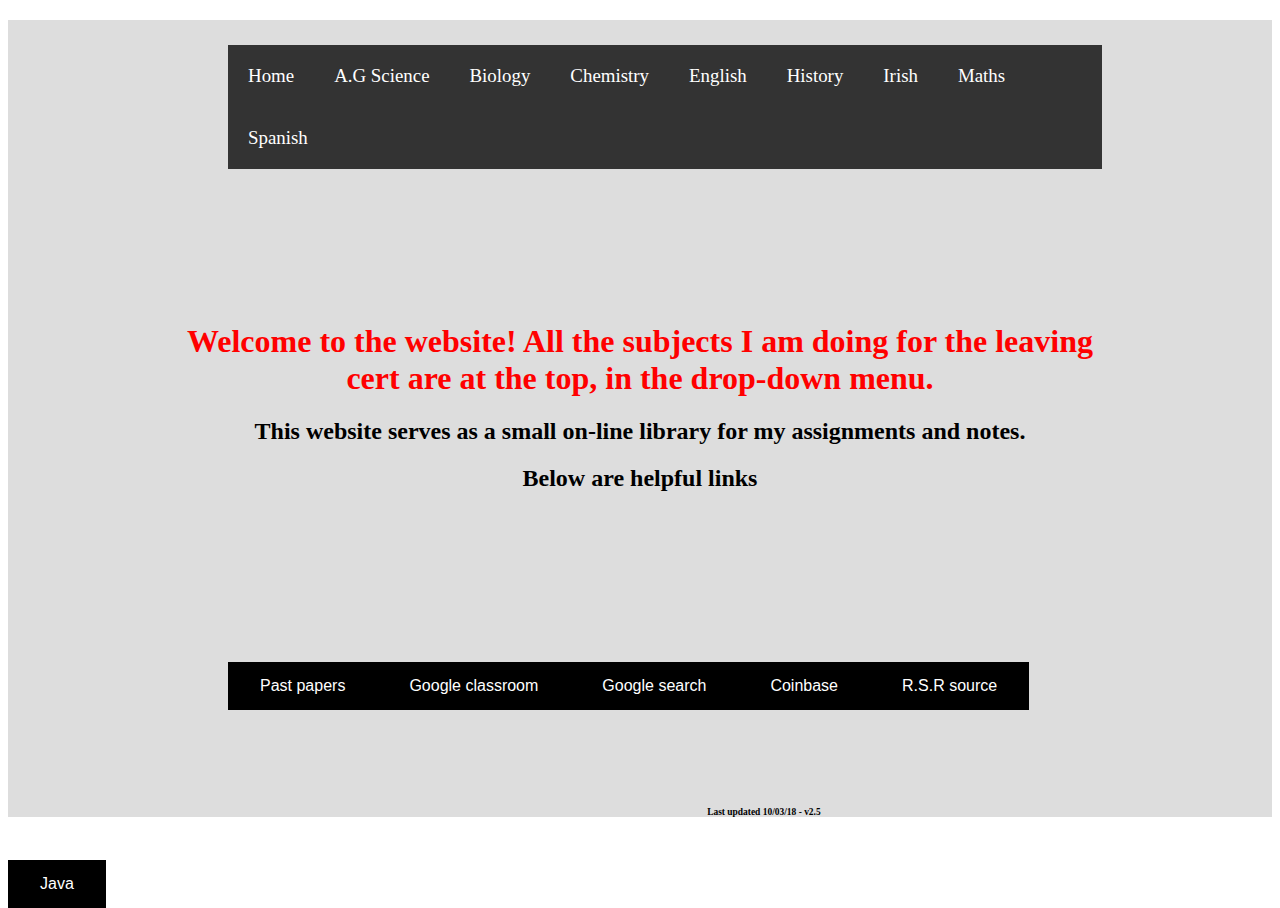
==== index.html @ fa7ce8fe "Add files via upload" ====
<!DOCTYPE HTML>
<html>
<head>
<link rel="stylesheet" href="styles.css">
<title> Jonathan's website homepage</title>
<link rel="shortcut icon" href="[data-uri]" type="image/x-icon">
<link rel="icon" href="[data-uri]" type="image/x-icon">
</head>
<body>
<div class="table">
<ul>
  
  <li><a href="https://jonathanberkeley.github.io">Home</a></li>
  <li><a href="https://jonathanberkeley.github.io/error.html">A.G Science</a></li>
  <li><a href="https://jonathanberkeley.github.io/error.html">Biology</a></li>
  <li><a href="https://jonathanberkeley.github.io/error.html">Chemistry</a></li>
  <li class="dropdown">
    <a href="javascript:void(0)" class="dropbtn">English</a>
    <div class="dropdown-content">
      <a href="/Essay.html">22/01/18 debate essay on GMOs</a>
      <a href="/Essay2.html">24/01/18 Ní Chuileannáin essay</a>
	  <a href="/30-01-18.html">30-01-18 text on board </a>
     
    </div>
  </li>
  <li><a href="https://jonathanberkeley.github.io/error.html">History</a></li>
  <li><a href="https://jonathanberkeley.github.io/error.html">Irish</a></li>
  <li><a href="https://jonathanberkeley.github.io/error.html">Maths</a></li>
  <li><a href="https://jonathanberkeley.github.io/error.html">Spanish</a></li>
  
  
</ul>
</div>
<!-- Using text-align is just inconvenient, sorry.--> 
<center>
<h1 class="header2" align="center">Welcome to the website! All the subjects I am doing for the leaving cert are at the top, in the drop-down menu.</h1>
<h2 class="normal" align="center-left">This website serves as a small on-line library for my assignments and notes.</h2>
<h2 class="normal" align="center-left">Below are helpful links</h2>
<a href="https://www.examinations.ie/exammaterialarchive/" target="_blank"><button class="hub1" type="button">Past papers</button></a>
<a href="https://classroom.google.com/u/0/h" target="_blank"><button class="hub" type="button">Google classroom</button></a>
<a href="https://www.google.ie/" target="_blank"><button class="hub" type="button">Google search</button></a>
<a href="https://www.coinbase.com/" target="_blank"><button class="hub" type="button">Coinbase</button></a>
<a href="http://source.southdublinlibraries.ie/bitstream/10599/4927/2/The%20battle%20of%20Jadotville.pdf" target="_blank"><button class="hub" type="button">R.S.R source</button></a>
<a href="https://classroom.udacity.com/courses/ud282/" target="_blank"><button class="hub2" type="button">Java</button></a>
</center>
<!-- using h class as padding, why not?--> 


<h5 class="fullfill"></h5>
<footer>
<h6 class="tinytext" align="center">Last updated 10/03/18 - v2.5<h6>
</footer>
</body>
</html>
---- styles.css ----
html {
	 background-color: white
}
body {
     background-color: #dddddd; 
     font-family: serif;
     border-bottom: 30px;
}
li {
     font-size: 0.5cm;
}
/* top bar courtesy of w3schools */
ul {
    list-style-type: none;
    margin: 0 auto;
    padding: 0;
    overflow: hidden;
    background-color: #333;
}

li {
    float: left;
}
ul {
  text-align: center;
}
ul {
  display: inline-block;
}
li a, .dropbtn {
    display: inline-block;
    color: white;
    text-align: center;
    padding: 20px 20px;
    text-decoration: none;
}

li a:hover, .dropdown:hover .dropbtn {
    background-color: red;
}

li.dropdown {
    display: inline-block;
}

.dropdown-content {
    display: none;
    position: absolute;
    background-color: #f9f9f9;
    min-width: 160px;
    box-shadow: 0px 8px 16px 0px rgba(0,0,0,0.2);
    z-index: 1;
}

.dropdown-content a {
    color: black;
    padding: 12px 16px;
    text-decoration: none;
    display: block;
    text-align: left;
}

.dropdown-content a:hover {background-color: #f1f1f1}

.dropdown:hover .dropdown-content {
    display: block;
}
/* Container tables */
div.purple {
     background-color: #EBD1EA;
}
div.table {
    border: 60px;
    margin: 20px;
	padding-left: 200px;
	padding-right: 150px;
	padding-top: 25px;
}
/* Lazy padding */
h5.fullfill {
     padding-bottom: 270px;
}

p.bottom1F09 {
     padding-bottom: 1cm;
     font-size: 0.9cm;
	 color: red;
	 font-family: fantasy;
}
h6.bottom2 {
     padding-bottom: 2cm;
}
h6.bottom03 {
     padding-bottom: 0.3cm;
}
h6.top2 {
     padding-top: 2cm; 
}
h6.top05 {
     padding-top: 0.5cm; 
}
h6.top02 {
     padding-top: 0.2cm; 
}
h6.safe {
	 padding-top: 0.000001cm;
}
h6.tinytext {
	 font-size: 0.25cm;
}
/* other fonts */
/* header2 used for front-page */
h1.header2 {
	 margin-top: 150px;
	 margin-left: 160px;
	 margin-right: 160px;
	 font-family: serif;
	 font-size: 0.6;
	 color: red;
}
h2.normal {
	 font-family: serif;
	 font-size: 0.4;
}
h1.header {
     font-size: 0.8cm;
	 color: red;
	 font-family: fantasy;
} 
/* converting to external for Essay.html */
header.essay {
     font-family: fantasy;
	 font-size: 1.65cm;
	 padding-top: 1cm;
	 color: #c22418;
}
h2.essay {
     font-family: helvetica;
	 font-size: 0.5cm;
	 padding-top: 1cm;
	 padding-left: 1cm;
	 padding-right: 1cm;
}
button.essay {
     font-size: 0.5cm;
	 padding-bottom: 0.3cm;
	 padding-top: 0.3cm;
	 padding-left: 0.3cm;
	 padding-right: 0.3cm;
	 color: darkblue;
}
/* I'm using text-align center more now, but I still miss <center> */
button.hub {
	margin-top: 150px;
    background-color: black;
    border: none;
    color: white;
    padding: 15px 32px;
    text-align: center;
    text-decoration: none;
    float: left;
    font-size: 16px;
}
/* hub1 & hub2 being used as float makes the table stick to the margin, this is my workaround */
button.hub1 {
	margin-top: 150px;
	margin-left: 220px;
    background-color: black;
    border: none;
    color: white;
    padding: 15px 32px;
    text-align: center;
    text-decoration: none;
    float: left;
    font-size: 16px;
}
button.hub2 {
	margin-top: 150px;
	margin-right: 150px;
    background-color: black;
    border: none;
    color: white;
    padding: 15px 32px;
    text-align: center;
    text-decoration: none;
    float: left;
    font-size: 16px;
}
/* My first time using the psuedo-class "hover", how exciting */
button.hub:hover {
	background-color: red;
}
button.hub1:hover {
	background-color: red;
}
button.hub2:hover {
	background-color: red;
}






/* Break to make CSS less confusing. */
/* Disabled class for disabling buttons. */
.disabled {
    opacity: 0.6;
    cursor: not-allowed;
}
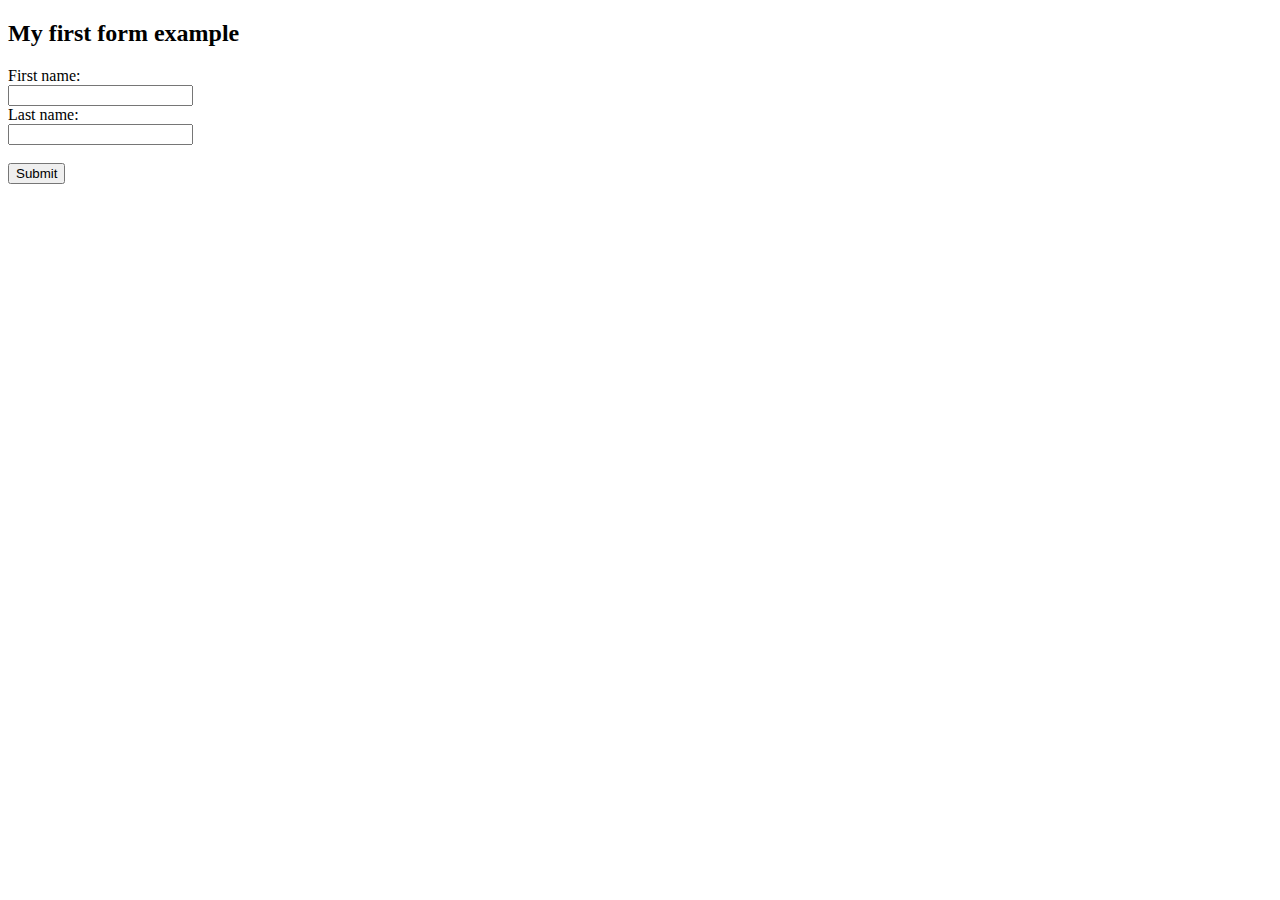
==== commit 073c9edf: "Add files via upload" ====
--- a/index.html
+++ b/index.html
@@ -1,54 +1,25 @@
-<!DOCTYPE HTML>
+<!doctype html>
 <html>
+
 <head>
-<link rel="stylesheet" href="styles.css">
-<title> Jonathan's website homepage</title>
-<link rel="shortcut icon" href="[data-uri]" type="image/x-icon">
-<link rel="icon" href="[data-uri]" type="image/x-icon">
+    <meta charset="utf-8">
+    <title>My third form</title>
 </head>
-<body>
-<div class="table">
-<ul>
-  
-  <li><a href="https://jonathanberkeley.github.io">Home</a></li>
-  <li><a href="https://jonathanberkeley.github.io/error.html">A.G Science</a></li>
-  <li><a href="https://jonathanberkeley.github.io/error.html">Biology</a></li>
-  <li><a href="https://jonathanberkeley.github.io/error.html">Chemistry</a></li>
-  <li class="dropdown">
-    <a href="javascript:void(0)" class="dropbtn">English</a>
-    <div class="dropdown-content">
-      <a href="/Essay.html">22/01/18 debate essay on GMOs</a>
-      <a href="/Essay2.html">24/01/18 Ní Chuileannáin essay</a>
-	  <a href="/30-01-18.html">30-01-18 text on board </a>
-     
-    </div>
-  </li>
-  <li><a href="https://jonathanberkeley.github.io/error.html">History</a></li>
-  <li><a href="https://jonathanberkeley.github.io/error.html">Irish</a></li>
-  <li><a href="https://jonathanberkeley.github.io/error.html">Maths</a></li>
-  <li><a href="https://jonathanberkeley.github.io/error.html">Spanish</a></li>
-  
-  
-</ul>
-</div>
-<!-- Using text-align is just inconvenient, sorry.--> 
-<center>
-<h1 class="header2" align="center">Welcome to the website! All the subjects I am doing for the leaving cert are at the top, in the drop-down menu.</h1>
-<h2 class="normal" align="center-left">This website serves as a small on-line library for my assignments and notes.</h2>
-<h2 class="normal" align="center-left">Below are helpful links</h2>
-<a href="https://www.examinations.ie/exammaterialarchive/" target="_blank"><button class="hub1" type="button">Past papers</button></a>
-<a href="https://classroom.google.com/u/0/h" target="_blank"><button class="hub" type="button">Google classroom</button></a>
-<a href="https://www.google.ie/" target="_blank"><button class="hub" type="button">Google search</button></a>
-<a href="https://www.coinbase.com/" target="_blank"><button class="hub" type="button">Coinbase</button></a>
-<a href="http://source.southdublinlibraries.ie/bitstream/10599/4927/2/The%20battle%20of%20Jadotville.pdf" target="_blank"><button class="hub" type="button">R.S.R source</button></a>
-<a href="https://classroom.udacity.com/courses/ud282/" target="_blank"><button class="hub2" type="button">Java</button></a>
-</center>
-<!-- using h class as padding, why not?--> 
 
+<h2>My first form example</h2>
 
-<h5 class="fullfill"></h5>
-<footer>
-<h6 class="tinytext" align="center">Last updated 10/03/18 - v2.5<h6>
-</footer>
+<form action="form.php" method="post" name="form1">
+    First name:
+    <br>
+    <input type="text" name="firstName" id="firstName">
+    <br> Last name:
+    <br>
+    <input type="text" name="lastName" id="lastName">
+    <br>
+    <br>
+    <input type="submit" value="Submit">
+</form>
+
 </body>
-</html>
+
+</html>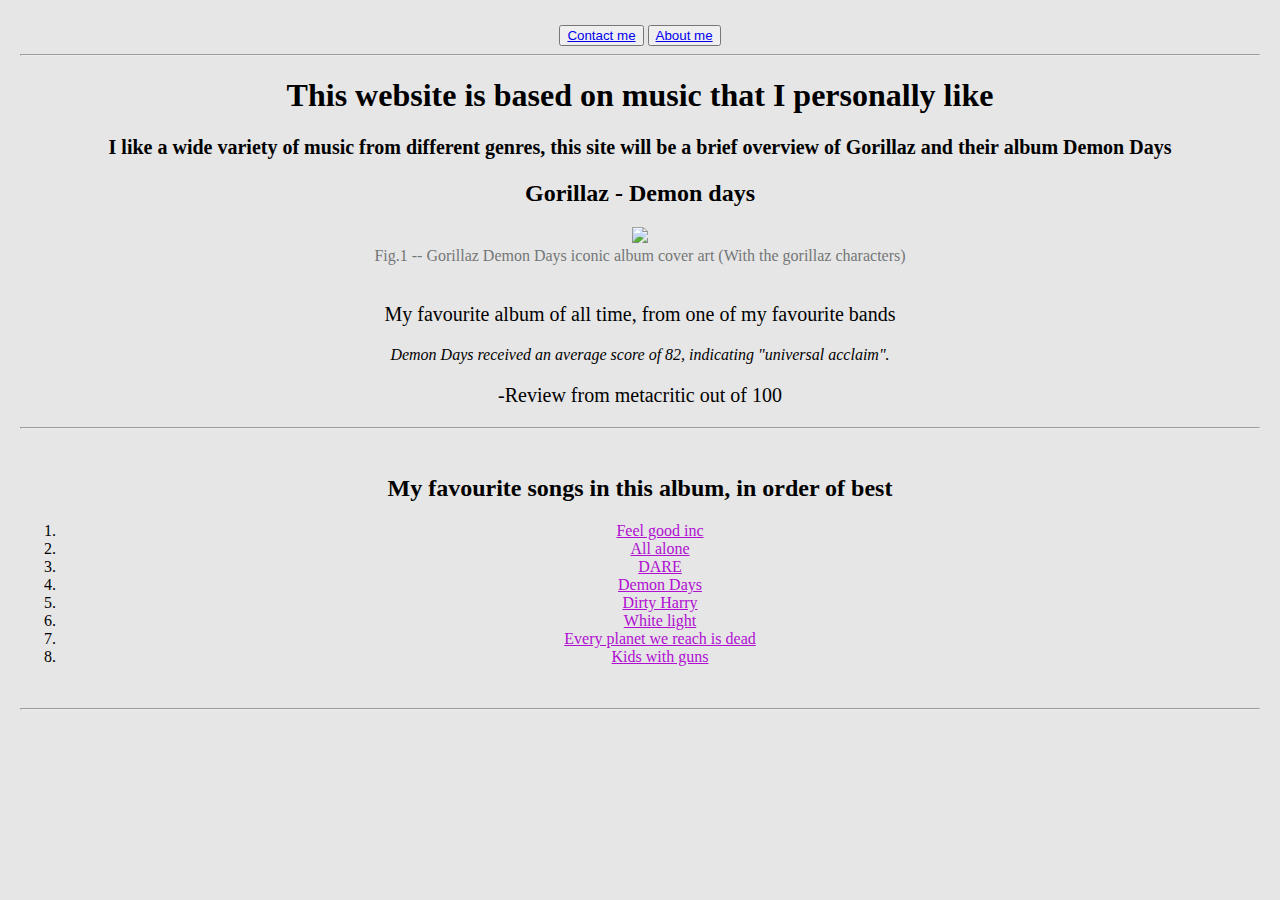
==== commit aa299dd9: "Add files via upload" ====
--- a/index.html
+++ b/index.html
@@ -1,25 +1,78 @@
-<!doctype html>
+<!DOCTYPE html>
 <html>
+<!-- Both tags allow the browser to know that the code is HTML, though they assume it without these tags, it's good practice -->
 
 <head>
+    <!-- The head is the figurative engine of the website -->
     <meta charset="utf-8">
-    <title>My third form</title>
+    <!-- Characters to be used on the website -->
+    <link href="styles.css" rel="stylesheet" type="text/css">
+    <!-- Imports CSS for style -- not needed for this CA but I want to add a very basic format -->
+    <title>
+        CA1.1 Website Homepage
+    </title>
+    <!-- Title tag puts text into the tab at the top of the browser -->
 </head>
+<button> <a href="contact.html"> Contact me </a> </button>
+<button> <a href="about.html"> About me </a> </button>
+<!-- Buttons for a very basic navbar to the other pages-->
 
-<h2>My first form example</h2>
+<body>
+    <hr>
+    <!-- Line break tag, draws a line across the page -->
+    <h1>This website is based on music that I personally like<h1>
+<!-- H# is the header tag, the higher the number the smaller the font -->
 
-<form action="form.php" method="post" name="form1">
-    First name:
-    <br>
-    <input type="text" name="firstName" id="firstName">
-    <br> Last name:
-    <br>
-    <input type="text" name="lastName" id="lastName">
-    <br>
-    <br>
-    <input type="submit" value="Submit">
-</form>
+<p class="p1"> I like a wide variety of music from different genres, this site will be a brief overview of Gorillaz and their album Demon Days</p>
+<!-- P is the paragraph tag. Class is used for the CSS -->
+<h2> Gorillaz - Demon days</h2>
+
+<img src="file:///N:/Web%20design/CA1.1/images/gorillaz.jpg">
+     <figcaption> Fig.1 -- Gorillaz Demon Days iconic album cover art (With the gorillaz characters)</figcaption>
+     <!--Figcaption allows me to put a line of text under an item, to explain what it is, handy for explaining images -->
+<br>
+<p class="p1"> My favourite album of all time, from one of my favourite bands </p>
+<cite> Demon Days received an average score of 82, indicating "universal acclaim". </cite> 
+<!-- Cite is used for citations, it italicizes the text as well.-->
+<blockquote cite="https://en.wikipedia.org/wiki/Demon_Days#Reception"> <p class="p1">   -Review from metacritic out of 100  </p> </blockquote>
+<!-- Blockquote tag to cite the source of the quote -->
+<hr>
+<br>
+<!-- Break tag, doesn't need closing-->
+<h2> My favourite songs in this album, in order of best </h2>
+<table> 
+<!-- Puts the following into a table -->
+<ol>
+<li>
+<a href="https://www.youtube.com/watch?v=HyHNuVaZJ-k" class="listlinks" target="_blank"> Feel good inc </a>
+<!-- a href tag is used for links, and target="_blank" makes it open in a new tab -->
+</li>
+<li>
+<a href="https://www.youtube.com/watch?v=zT6OeBeWT8g" class="listlinks" target="_blank">All alone</a>
+</li>
+<li>
+<a href="https://www.youtube.com/watch?v=uAOR6ib95kQ" class="listlinks" target="_blank">DARE</a>
+</li>
+<li>
+<a href="https://www.youtube.com/watch?v=LTJjQj6PkrY" class="listlinks" target="_blank">Demon Days</a>
+</li>
+<li>
+<a href="https://www.youtube.com/watch?v=cLnkQAeMbIM" class="listlinks" target="_blank">Dirty Harry</a>
+</li>
+<li>
+<a href="https://www.youtube.com/watch?v=SJ-S968G7Jc" class="listlinks" target="_blank">White light</a>
+</li>
+<li>
+<a href="https://www.youtube.com/watch?v=6LDEm8mC-Nw" class="listlinks" target="_blank">Every planet we reach is dead</a>
+</li>
+<li>
+<a href="https://www.youtube.com/watch?v=VCkFSe3voRc" class="listlinks" target="_blank">Kids with guns</a>
+</li>
+</ol>
+</table>
+<!-- Table with ordered list (ol) and list items (li) -->
+<br>
+<hr>
 
 </body>
-
 </html>--- a/styles.css
+++ b/styles.css
@@ -0,0 +1,27 @@
+body {
+	background-color:  #e6e6e6;
+    margin-left: 20px;     
+    margin-right: 20px;
+	margin-top: 25px;
+	margin-bottom: 25px;
+	text-align: center;
+}
+.p1 {
+	font-size: 20px;
+}
+figcaption {
+	color: #737677;
+}
+a.listlinks:hover {
+	
+}
+a.listlinks:link {
+	 color: #b00ed1;
+}
+a.listlinks:visited {
+	 color: #0c2faf;
+     	
+}
+a.listlinks:active {
+	 color: red;
+}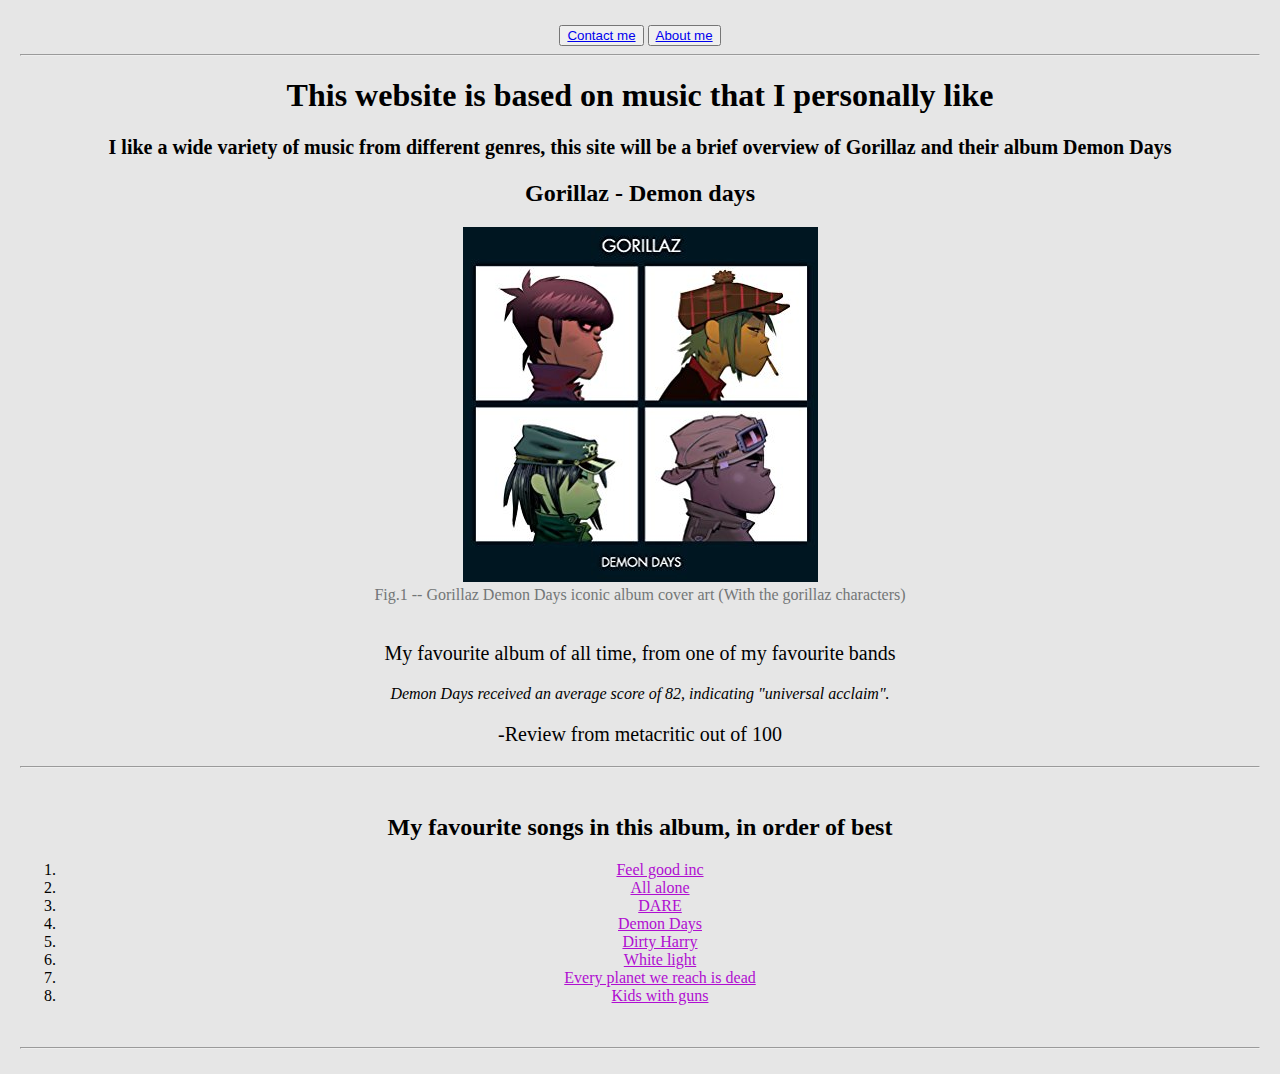
==== commit 4ce4f7b4: "Update index.html" ====
--- a/index.html
+++ b/index.html
@@ -27,7 +27,7 @@
 <!-- P is the paragraph tag. Class is used for the CSS -->
 <h2> Gorillaz - Demon days</h2>
 
-<img src="file:///N:/Web%20design/CA1.1/images/gorillaz.jpg">
+<img src="https://jonathanberkeley.github.io/images/gorillaz.jpg">
      <figcaption> Fig.1 -- Gorillaz Demon Days iconic album cover art (With the gorillaz characters)</figcaption>
      <!--Figcaption allows me to put a line of text under an item, to explain what it is, handy for explaining images -->
 <br>
@@ -75,4 +75,4 @@
 <hr>
 
 </body>
-</html>+</html>
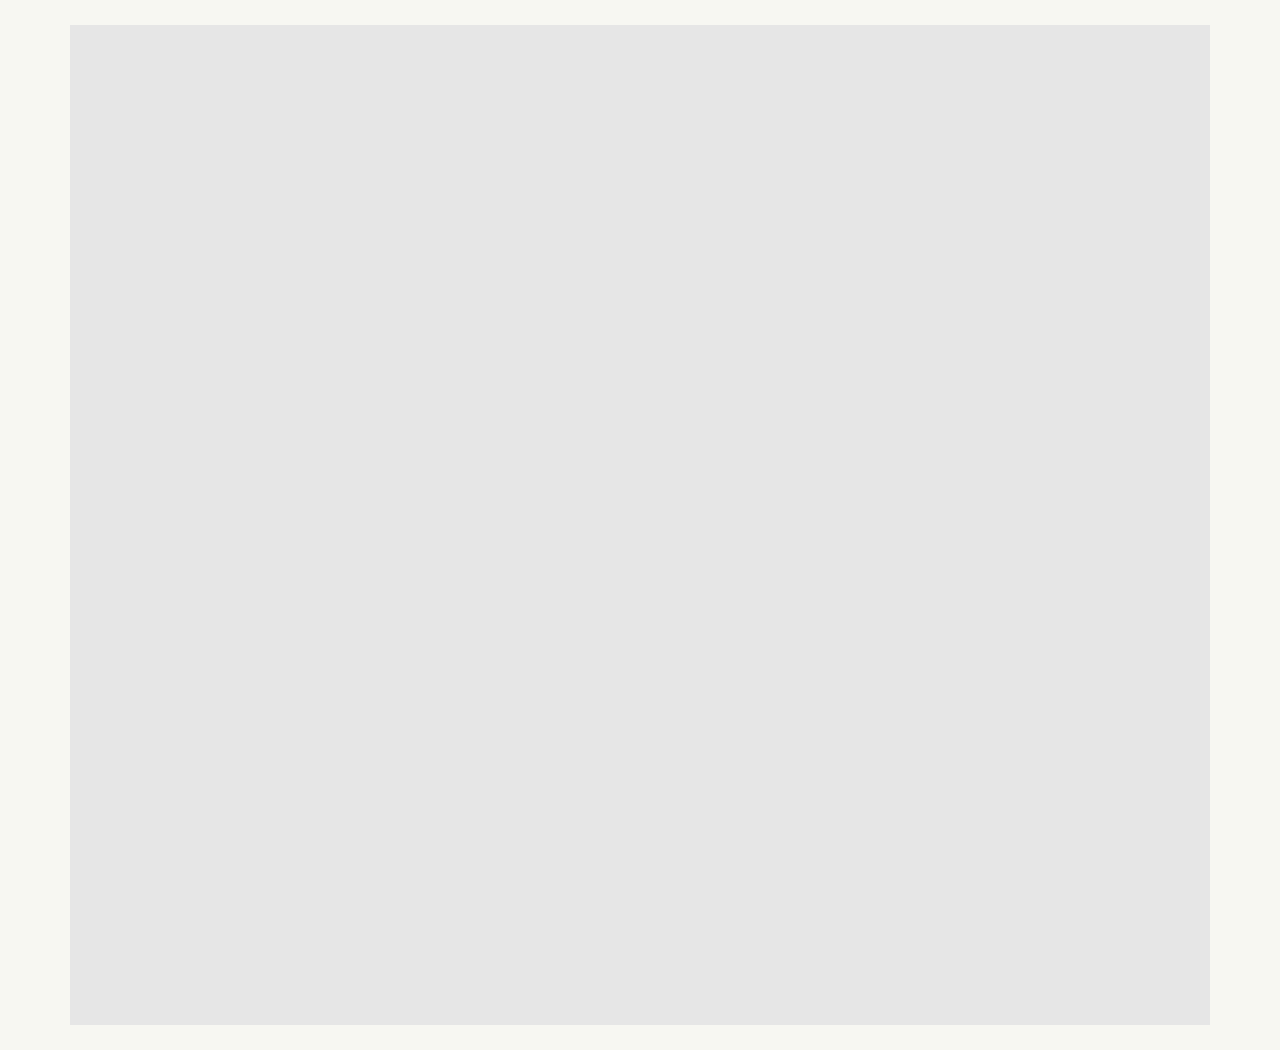
==== commit 1fc16374: "Add files via upload" ====
--- a/index.html
+++ b/index.html
@@ -1,78 +1,11 @@
-<!DOCTYPE html>
 <html>
-<!-- Both tags allow the browser to know that the code is HTML, though they assume it without these tags, it's good practice -->
-
 <head>
-    <!-- The head is the figurative engine of the website -->
-    <meta charset="utf-8">
-    <!-- Characters to be used on the website -->
-    <link href="styles.css" rel="stylesheet" type="text/css">
-    <!-- Imports CSS for style -- not needed for this CA but I want to add a very basic format -->
-    <title>
-        CA1.1 Website Homepage
-    </title>
-    <!-- Title tag puts text into the tab at the top of the browser -->
+	<link href="styles.css" rel="stylesheet" type="text/css">
+	<link href="grid.css" rel="stylesheet" type="text/css">
 </head>
-<button> <a href="contact.html"> Contact me </a> </button>
-<button> <a href="about.html"> About me </a> </button>
-<!-- Buttons for a very basic navbar to the other pages-->
-
 <body>
-    <hr>
-    <!-- Line break tag, draws a line across the page -->
-    <h1>This website is based on music that I personally like<h1>
-<!-- H# is the header tag, the higher the number the smaller the font -->
-
-<p class="p1"> I like a wide variety of music from different genres, this site will be a brief overview of Gorillaz and their album Demon Days</p>
-<!-- P is the paragraph tag. Class is used for the CSS -->
-<h2> Gorillaz - Demon days</h2>
-
-<img src="https://jonathanberkeley.github.io/images/gorillaz.jpg">
-     <figcaption> Fig.1 -- Gorillaz Demon Days iconic album cover art (With the gorillaz characters)</figcaption>
-     <!--Figcaption allows me to put a line of text under an item, to explain what it is, handy for explaining images -->
-<br>
-<p class="p1"> My favourite album of all time, from one of my favourite bands </p>
-<cite> Demon Days received an average score of 82, indicating "universal acclaim". </cite> 
-<!-- Cite is used for citations, it italicizes the text as well.-->
-<blockquote cite="https://en.wikipedia.org/wiki/Demon_Days#Reception"> <p class="p1">   -Review from metacritic out of 100  </p> </blockquote>
-<!-- Blockquote tag to cite the source of the quote -->
-<hr>
-<br>
-<!-- Break tag, doesn't need closing-->
-<h2> My favourite songs in this album, in order of best </h2>
-<table> 
-<!-- Puts the following into a table -->
-<ol>
-<li>
-<a href="https://www.youtube.com/watch?v=HyHNuVaZJ-k" class="listlinks" target="_blank"> Feel good inc </a>
-<!-- a href tag is used for links, and target="_blank" makes it open in a new tab -->
-</li>
-<li>
-<a href="https://www.youtube.com/watch?v=zT6OeBeWT8g" class="listlinks" target="_blank">All alone</a>
-</li>
-<li>
-<a href="https://www.youtube.com/watch?v=uAOR6ib95kQ" class="listlinks" target="_blank">DARE</a>
-</li>
-<li>
-<a href="https://www.youtube.com/watch?v=LTJjQj6PkrY" class="listlinks" target="_blank">Demon Days</a>
-</li>
-<li>
-<a href="https://www.youtube.com/watch?v=cLnkQAeMbIM" class="listlinks" target="_blank">Dirty Harry</a>
-</li>
-<li>
-<a href="https://www.youtube.com/watch?v=SJ-S968G7Jc" class="listlinks" target="_blank">White light</a>
-</li>
-<li>
-<a href="https://www.youtube.com/watch?v=6LDEm8mC-Nw" class="listlinks" target="_blank">Every planet we reach is dead</a>
-</li>
-<li>
-<a href="https://www.youtube.com/watch?v=VCkFSe3voRc" class="listlinks" target="_blank">Kids with guns</a>
-</li>
-</ol>
-</table>
-<!-- Table with ordered list (ol) and list items (li) -->
-<br>
-<hr>
-
+	<div class="container container1">
+		<div class="exp"> </div>
+	</div>
 </body>
-</html>
+</html>--- a/styles.css
+++ b/styles.css
@@ -1,9 +1,12 @@
 body {
-	background-color:  #e6e6e6;
+	background-color: #f7f7f2;
     margin-left: 20px;     
     margin-right: 20px;
 	margin-top: 25px;
 	margin-bottom: 25px;
+	text-align: left;
+}
+navbutons{
 	text-align: center;
 }
 .p1 {
@@ -24,4 +27,10 @@
 }
 a.listlinks:active {
 	 color: red;
+}
+.container1 {
+	background-color: #e6e6e6;
+}
+.exp{
+	height: 1000px;
 }--- a/grid.css
+++ b/grid.css
@@ -0,0 +1,119 @@
+/*To reference the class - it must be preceded by a dot, point, period*/
+.container{
+    width:1140px;
+    overflow: hidden;
+    margin:auto;
+}
+/*Margin auto makes the left and right side margin the same*/
+.one{
+    width:65px;
+    float:left;
+    margin-left:15px;
+    margin-right:15px;
+}
+.two{
+    width:160px;
+    float:left;
+    margin-left:15px;
+    margin-right:15px;
+}
+
+.three{
+    width:255px;
+    float:left;
+    margin-left:15px;
+    margin-right:15px;
+}
+
+.four{
+    width:350px;
+    float:left;
+    margin-left:15px;
+    margin-right:15px;
+}
+
+.five{
+    width:445px;
+    float:left;
+    margin-left:15px;
+    margin-right:15px;
+}
+
+.six{
+    width:540px;
+    float:left;
+    margin-left:15px;
+    margin-right:15px;
+}
+
+.seven{
+    width:635px;
+    float:left;
+    margin-left:15px;
+    margin-right:15px;
+}
+
+.eight{
+    width:730px;
+    float:left;
+    margin-left:15px;
+    margin-right:15px;
+}
+
+.nine{
+    width:825px;
+    float:left;
+    margin-left:15px;
+    margin-right:15px;
+}
+
+.ten{
+    width:920px;
+    float:left;
+    margin-left:15px;
+    margin-right:15px;
+}
+.eleven{
+    width:1015px;
+    float:left;
+    margin-left:15px;
+    margin-right:15px;
+}
+
+.twelve{
+    width:1110px;
+    float:left;
+    margin-left:15px;
+    margin-right:15px;
+}
+
+.alpha{
+    margin-left:0px;
+}
+
+.omega{
+    margin-right:0px;
+}
+
+/*clearfix
+http://sonspring.com/journal/clearing-floats*/
+
+.clear{
+    clear:both;
+    display:block;
+    overflow:hidden;
+    visibility:hidden;
+    width:0;
+    height:0;
+}
+
+
+
+
+
+
+
+
+
+
+
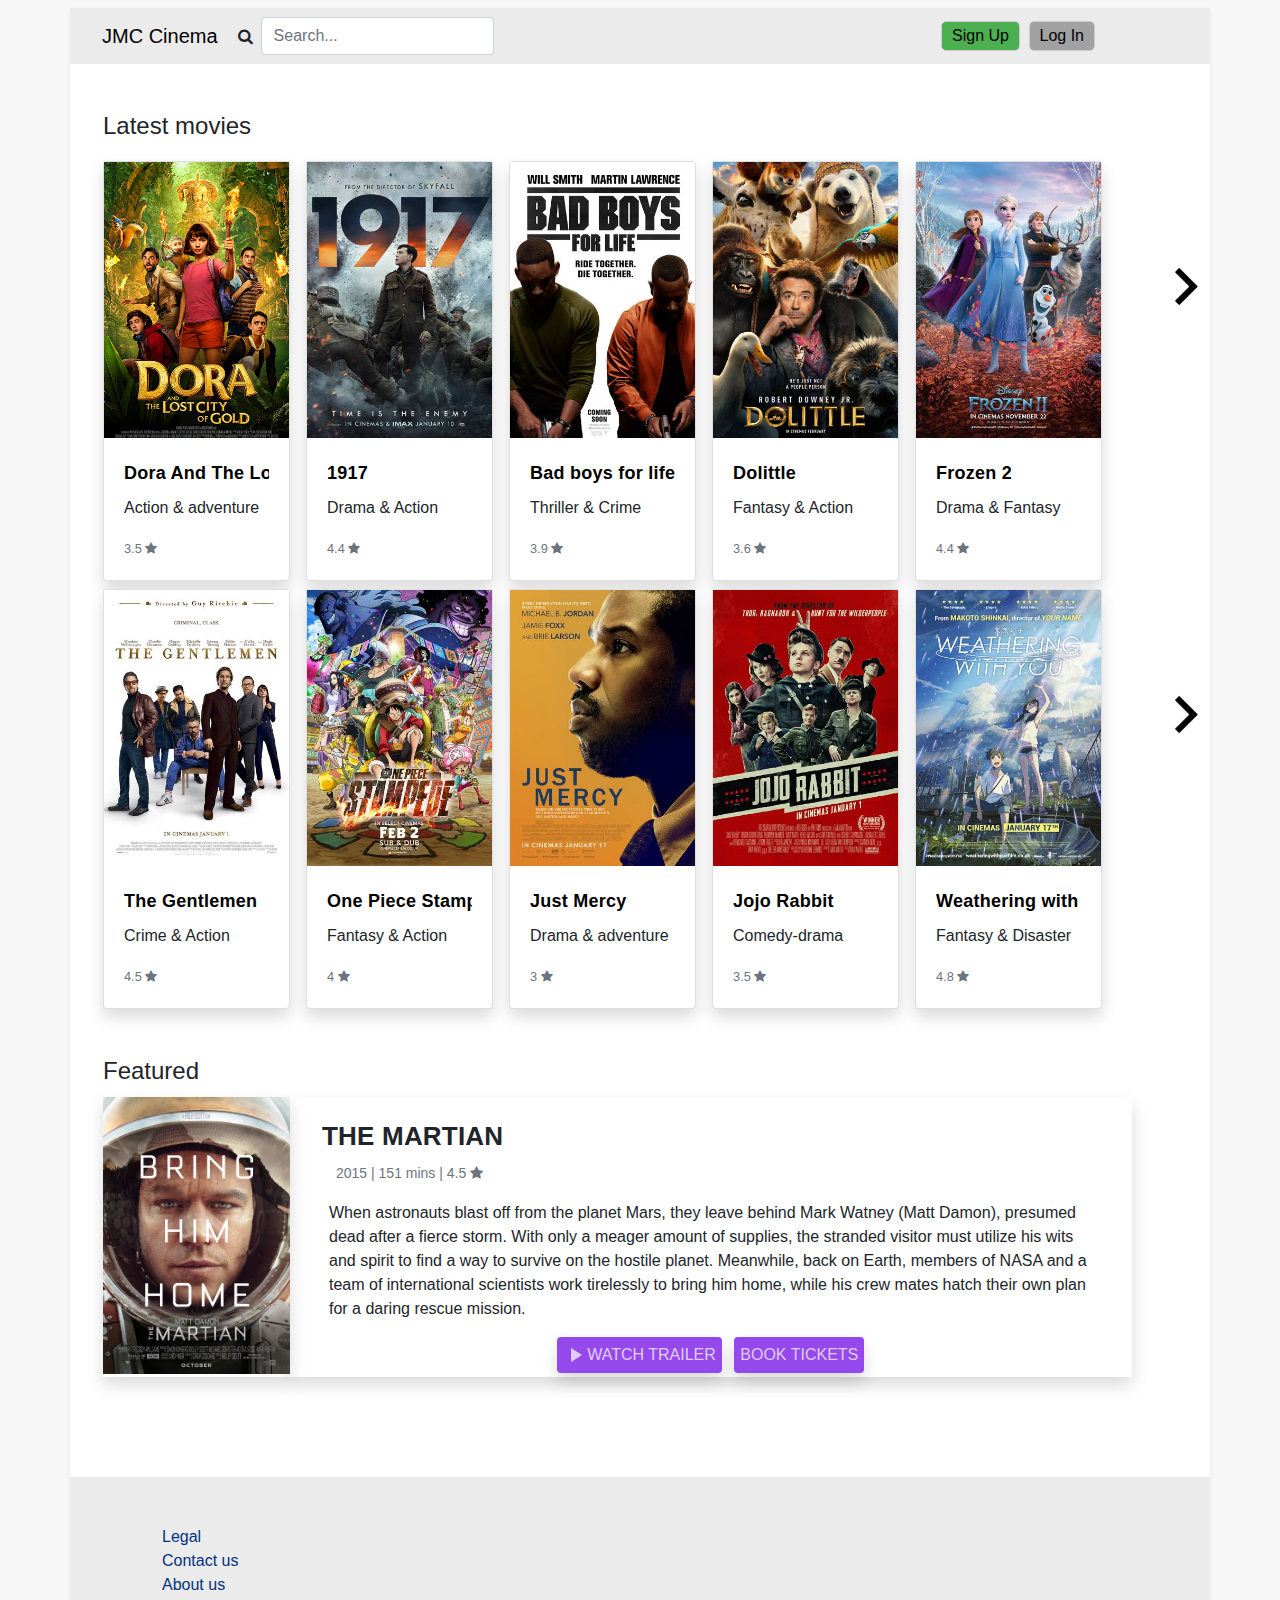
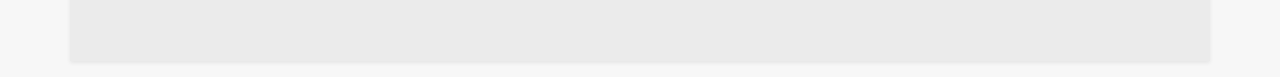
==== commit 2f03cf17: "Add files via upload" ====
--- a/index.html
+++ b/index.html
@@ -1,11 +1,211 @@
+<!DOCTYPE html>
 <html>
+
 <head>
-	<link href="styles.css" rel="stylesheet" type="text/css">
-	<link href="grid.css" rel="stylesheet" type="text/css">
+    <title>JMC Cinema</title>
+    <meta charset="utf-8">
+    <link rel="stylesheet" href="https://stackpath.bootstrapcdn.com/font-awesome/4.7.0/css/font-awesome.min.css">
+    <link rel="stylesheet" href="./css/custom.css">
+    <link rel="stylesheet" href="https://stackpath.bootstrapcdn.com/bootstrap/4.3.1/css/bootstrap.min.css" integrity="sha384-ggOyR0iXCbMQv3Xipma34MD+dH/1fQ784/j6cY/iJTQUOhcWr7x9JvoRxT2MZw1T" crossorigin="anonymous">
+    <link rel="stylesheet" href="./css/modal.css">
+    <meta name="viewport" content="width=device-width, initial-scale=1">
+    <link rel="shortcut icon" href="assets/favicon.png" type="image/x-icon" />
+    <!-- Material design favicon -->
 </head>
-<body>
-	<div class="container container1">
-		<div class="exp"> </div>
-	</div>
+
+<body class="bgcolor_offwhite">
+    <!-- Outside of main container to avoid bootstrap container styling -->
+    <div id="loginbox" class="modal">
+        <form class="modal_content animate_modal" action="action_page.php" method="post">
+            <div class="modal_container">
+                <label class="txt_headerinput" for="luser_name">Username</label>
+                <input class="modal_input" type="text" placeholder="Enter Username" id="luser_name" name="luser_name" required>
+                <label class="txt_headerinput" for="flpassword">Password</label>
+                <input class="modal_input" type="password" placeholder="Enter Password" id="flpassword" name="flpassword" required>
+                <label>
+                    <input class="modal_input" type="checkbox" checked="checked" id="remember_box" name="lremember"> Remember me
+                </label>
+                <button class="modal_btn" type="submit">Log In</button>
+                <center><a href="recover_password_form.html"> Forgot password? </a></center>
+            </div>
+        </form>
+    </div>
+    <div id="signup" class="modal">
+        <form class="modal_content animate_modal" action="action_page_signup.php" method="post">
+            <div class="modal_container">
+                <label class="txt_headerinput" for="email">Email</label>
+                <input class="modal_input" type="email" placeholder="Enter Email" id="email" name="email" required>
+                <label class="txt_headerinput" for="user_name">Username</label>
+                <input class="modal_input" type="text" placeholder="Enter Username" id="user_name" name="username" required>
+                <label class="txt_headerinput" for="fpassword">Password</label>
+                <input class="modal_input" type="password" placeholder="Enter Password" id="fpassword" name="fpassword" required>
+                <label class="txt_headerinput" for="rpassword">Retype password</label>
+                <input class="modal_input" type="password" placeholder="Retype Password" id="rpassword" name="rpassword" required>
+                <label>
+                    <input class="modal_input" type="checkbox" checked="checked" id="remember_box" name="remember"> Remember me
+                </label>
+                <button class="modal_btn" type="submit">Sign Up</button>
+            </div>
+        </form>
+    </div>
+    <div id="bookingbox" class="modal">
+        <form class="modal_content animate_modal" action="action_page_booking.php" method="post">
+            <div class="modal_container">
+                <label class="txt_headerinput" for="rtime">Requested time</label>
+                <select class="modal_input_select" name="time" id="rtime">
+                    <option>1:30 PM</option>
+                    <option>3:00 PM</option>
+                    <option>6:00 PM</option>
+                    <option>10:30 PM</option>
+                </select>
+                <button class="modal_btn" type="submit">Proceed</button>
+                <button onclick="fclear()" class="modal_btn_red" type="Reset">Cancel</button>
+            </div>
+        </form>
+    </div>
+    <div class="main container bgcolor_white pl-0 pr-0 mt-2 shadow-sm">
+        <nav class="navbar navbar-expand bgcolor_lgrey">
+            <a class="pl-3 navbar-brand txt_logo" href="index.html">JMC Cinema</a>
+            <form class="form-inline">
+                <i class="d-none d-xl-block d-md-block d-lg-block fa fa-search pl-1 pr-2"></i>
+                <input class="form-control" type="search" placeholder="Search..." name="search" id="search"></input>
+            </form>
+            <button class="signup_btnnav" onclick="signup()">Sign Up</button>
+            <button class="login_btnnav" onclick="login()">Log In</button>
+        </nav>
+        <div class="header row">
+            <h1 class="txt_header col-md-12 col-sm-12 col-lg-12 pl-5 pt-5 pb-1"> Latest movies </h1>
+        </div>
+
+        <div class="pl-5 row">
+            <div class="cover shadow col-md-3 col-lg-2 col-sm-4 card pl-0 mt-2 mr-3 pr-0">
+                <a href="movie.html"> <img class="pl-0 ml-0 cover" height="250" width="200" src="images/dora.jpg"> </a>
+                <div class="card-body">
+                    <h1 class="txt_cardtitle css_marquee"><a class="txtcolor_black" href="movie.html"><span>Dora And The Lost City of Gold</span></a></h1>
+                    <p class="card-text">Action & adventure</p>
+                    <p class="card-text"><small class="text-muted">3.5 <span><i class="fa fa-star"></i></span></small></p>
+                </div>
+            </div>
+            <div class="cover shadow col-md-3 col-lg-2 col-sm-4 card pl-0 mt-2 mr-3 pr-0">
+                <a href="movie.html"> <img class="pl-0 ml-0 cover" height="250" width="200" src="images/1917.jpg"> </a>
+                <div class="card-body">
+                    <h1 class="txt_cardtitle css_marquee_none"><a class="txtcolor_black" href="movie.html"><span>1917</span></a></h1>
+                    <p class="card-text">Drama & Action</p>
+                    <p class="card-text"><small class="text-muted">4.4 <span><i class="fa fa-star"></i></span></small></p>
+                </div>
+            </div>
+            <div class="cover shadow col-md-3 col-lg-2 col-sm-4 card pl-0 mt-2 mr-3 pr-0">
+                <a href="movie.html"> <img class="pl-0 ml-0 cover" height="250" width="200" src="images/badboys.jpg"> </a>
+                <div class="card-body">
+                    <h1 class="txt_cardtitle css_marquee_short"><a class="txtcolor_black" href="movie.html"><span>Bad boys for life</span></a></h1>
+                    <p class="card-text">Thriller & Crime</p>
+                    <p class="card-text"><small class="text-muted">3.9 <span><i class="fa fa-star"></i></span></small></p>
+                </div>
+            </div>
+            <div class="cover shadow col-md-3 col-lg-2 col-sm-4 card pl-0 mt-2 mr-3 pr-0 d-none d-xl-block d-lg-block">
+                <a href="movie.html"> <img class="pl-0 ml-0 cover" height="250" width="200" src="images/dolittle.jpg"> </a>
+                <div class="card-body">
+                    <h1 class="txt_cardtitle css_marquee_none"><a class="txtcolor_black" href="movie.html"><span>Dolittle</span></a></h1>
+                    <p class="card-text">Fantasy & Action</p>
+                    <p class="card-text"><small class="text-muted">3.6 <span><i class="fa fa-star"></i></span></small></p>
+                </div>
+            </div>
+            <div class="cover shadow col-md-3 col-lg-2 col-sm-4 card pl-0 mt-2 mr-3 pr-0 d-none d-xl-block d-lg-block">
+                <a href="movie.html"> <img class="pl-0 ml-0 cover" height="250" width="200" src="images/frozen.jpg"> </a>
+                <div class="card-body">
+                    <h1 class="txt_cardtitle css_marquee_none"><a class="txtcolor_black" href="movie.html"><span>Frozen 2</span></a></h1>
+                    <p class="card-text">Drama & Fantasy</p>
+                    <p class="card-text"><small class="text-muted">4.4 <span><i class="fa fa-star"></i></span></small></p>
+                </div>
+            </div>
+            <div class="d-none d-xl-block col-lg-1 pt-5">
+                <div class="col-lg-1 pt-5 d-sm-none d-md-block d-none d-xl-block">
+                    <img onclick="movieAction()" class="right_icon d-none d-xl-block css_pointer_onimg" src="images/kb_ra.png">
+                </div>
+            </div>
+            <div class="cover shadow col-md-3 col-lg-2 col-sm-4 card pl-0 mt-2 mr-3 pr-0">
+                <a href="movie.html"> <img class="pl-0 ml-0 cover" height="250" width="200" src="images/gentlemen.jpg"> </a>
+                <div class="card-body">
+                    <h1 class="txt_cardtitle css_marquee_none"><a class="txtcolor_black" href="movie.html"><span>The Gentlemen</span></a></h1>
+                    <p class="card-text">Crime & Action</p>
+                    <p class="card-text"><small class="text-muted">4.5 <span><i class="fa fa-star"></i></span></small></p>
+                </div>
+            </div>
+            <div class="cover shadow col-md-3 col-lg-2 col-sm-4 card pl-0 mt-2 mr-3 pr-0">
+                <a href="movie.html"> <img class="pl-0 ml-0 cover" height="250" width="200" src="images/stampede.jpg"> </a>
+                <div class="card-body">
+                    <h1 class="txt_cardtitle css_marquee_med"><a class="txtcolor_black" href="movie.html"><span>One Piece Stampede</span></a></h1>
+                    <p class="card-text">Fantasy & Action</p>
+                    <p class="card-text"><small class="text-muted">4 <span><i class="fa fa-star"></i></span></small></p>
+                </div>
+            </div>
+            <div class="cover shadow col-md-3 col-lg-2 col-sm-4 card pl-0 mt-2 mr-3 pr-0">
+                <a href="movie.html"> <img class="pl-0 ml-0 cover" height="250" width="200" src="images/justmercy.jpg"> </a>
+                <div class="card-body">
+                    <h1 class="txt_cardtitle css_marquee_none"><a class="txtcolor_black" href="movie.html"><span>Just Mercy</span></a></h1>
+                    <p class="card-text">Drama & adventure</p>
+                    <p class="card-text"><small class="text-muted">3 <span><i class="fa fa-star"></i></span></small></p>
+                </div>
+            </div>
+            <div class="cover shadow col-md-3 col-lg-2 col-sm-4 card pl-0 mt-2 mr-3 pr-0 d-none d-xl-block d-lg-block">
+                <a href="movie.html"> <img class="pl-0 ml-0 cover" height="250" width="200" src="images/jojorabbit.jpg"> </a>
+                <div class="card-body">
+                    <h1 class="txt_cardtitle css_marquee_none"><a class="txtcolor_black" href="movie.html"><span>Jojo Rabbit</span></a></h1>
+                    <p class="card-text">Comedy-drama</p>
+                    <p class="card-text"><small class="text-muted">3.5 <span><i class="fa fa-star"></i></span></small></p>
+                </div>
+            </div>
+            <div class="cover shadow col-md-3 col-lg-2 col-sm-4 card pl-0 mt-2 mr-3 pr-0 d-none d-xl-block d-lg-block">
+                <a href="movie.html"> <img class="pl-0 ml-0 cover" height="250" width="200" src="images/weathering.jpg"> </a>
+                <div class="card-body">
+                    <h1 class="txt_cardtitle css_marquee_med"><a class="txtcolor_black" href="movie.html"><span>Weathering with you</span></a></h1>
+                    <p class="card-text">Fantasy & Disaster</p>
+                    <p class="card-text"><small class="text-muted">4.8 <span><i class="fa fa-star"></i></span></small></p>
+                </div>
+            </div>
+            <div class="d-none d-xl-block col-lg-1 pt-5">
+                <div class="col-lg-1 pt-5 d-sm-none d-md-block d-none d-xl-block">
+                    <img onclick="movieAction()" class="right_icon d-none d-xl-block css_pointer_onimg" src="images/kb_ra.png">
+                </div>
+            </div>
+        </div>
+
+        <div class="header row">
+            <h1 class="txt_header col-md-12 col-sm-12 col-lg-12 pl-5 pt-5 pb-1"> Featured </h1>
+        </div>
+        <div class="row pl-5">
+            <div class="col-xl-2 col-lg-3 col-md-3 col-sm-3 shadow pl-0 mr-0 pr-0">
+                <a href="movie.html"> <img class="pl-0 pr-0 cover float_right" height="370" width="250" src="images/martian.jpg"> </a>
+            </div>
+            <div class="col-xl-9 col-lg-8 col-md-8 col-sm-11 shadow meta_featured">
+                <br>
+                <div class="row">
+                    <h1 class="txt_cardtitle_featured pl-4 ml-2 col-xl-11 col-lg-11 col-md-11 col-sm-11">THE MARTIAN</h1>
+                </div>
+                <p class="card-text"><small class="col-xl-2 featured_runtime ml-3 col-md-1 col-sm-1 text-muted">2015 | 151 mins | 4.5 <span><i class="fa fa-star"></i></span></small></p>
+                <p class="txt_featured ml-4 pr-3">When astronauts blast off from the planet Mars, they leave behind Mark Watney (Matt Damon), presumed dead after a fierce storm. With only a meager amount of supplies, the stranded visitor must utilize his wits and spirit to find a way to survive on the hostile planet. Meanwhile, back on Earth, members of NASA and a team of international scientists work tirelessly to bring him home, while his crew mates hatch their own plan for a daring rescue mission.</p>
+                <center>
+                    <button onclick="movieAction()" class="ticket_btn rounded mr-1 mb-1 shadow"><span><img src="images/play_arrow-24px.png"></img></span>WATCH TRAILER</button>
+                    <button onclick="booking()" class="ticket_btn rounded ml-1 mb-1 shadow">BOOK TICKETS</button>
+                </center>
+            </div>
+        </div>
+        <div class="whitefill"></div>
+        <footer class="bgcolor_lgrey">
+            <div class="pt-5 pb-5 pl-5">
+                <div class="pl-1">
+                    <ul class="nobullets">
+                        <li><a class="txtcolor_darkblue" href="legal.html"> Legal </a></li>
+                        <li><a class="txtcolor_darkblue" href="contact.html"> Contact us </a></li>
+                        <li><a class="txtcolor_darkblue" href="aboutus.html"> About us </a></li>
+                    </ul>
+                </div>
+            </div>
+        </footer>
+    </div>
+    <header class="navbar"></header>
+    <script src="https://stackpath.bootstrapcdn.com/bootstrap/4.3.1/js/bootstrap.min.js" integrity="sha384-JjSmVgyd0p3pXB1rRibZUAYoIIy6OrQ6VrjIEaFf/nJGzIxFDsf4x0xIM+B07jRM" crossorigin="anonymous"></script>
+    <script src="js/nj.js"></script>
 </body>
+
 </html>--- a/css/custom.css
+++ b/css/custom.css
@@ -0,0 +1,224 @@
+/* Styling */
+body{
+    font-family: 'Roboto', sans-serif;
+}
+a{
+    text-decoration: none;
+}
+a:hover{
+    text-decoration: none;
+}
+small{
+    cursor: default;
+}
+p {
+    cursor: default;
+}
+.flex_this{
+    display: flex;
+    flex-direction: row;
+    justify-content: space-between;
+}
+.cover{
+    height: auto;
+    max-width: 100%;
+}
+.nobullets{
+    list-style-type: none;
+}
+.force_float{
+    float: right;
+}
+.right_icon{
+    height: 75px;
+    width: auto;
+}
+.whitefill{
+    padding-top: 50px;
+    padding-bottom: 50px;
+}
+.force_float_r{
+    float: right;
+}
+.force_float_l{
+    float: left;
+}
+.meta_featured{
+    z-index: 0;
+}
+.ticket_btn{
+    padding: 6px 6px 6px 6px;
+    background-color: #9548ec;
+    color: #e0cdf8;
+    border: 0;
+}
+/* Txt and bg */
+.txt_footer{
+    font_family: 'Roboto', sans-serif;
+    font-size: 14px;
+}
+.txt_cardtitle{
+    font-family: 'Roboto', sans-serif;
+    font-size: 18px;
+    font-weight: bolder;
+    letter-spacing: 0.25px;
+}
+.txt_cardtitle_featured{
+    font-family: 'Roboto', sans-serif;
+    font-size: 26px;
+    font-weight: bold;
+    letter-spacing: 0.20px;
+}
+.headertxt{
+    font-family: 'Roboto', sans-serif;
+}
+.txt_header{
+    font-family: 'Roboto', sans-serif;
+    font-size: 24px;
+}
+.txt_header_admin{
+    font-family: 'Roboto', sans-serif;
+    font-size: 36px;
+    text-align: center;
+    font-weight: bolder;
+}
+.txt_logo{
+    font-size: 6px;
+    color: #000000;
+}
+.txtcolor_black{
+    text-decoration: none;
+    color: #000000;
+}
+.txtcolor_darkblue{
+    color: #003380;
+}
+.txtcolor_red{
+    color: #a9301d;
+}
+.txt_price{
+    font-family: 'Roboto', sans-serif;
+    font-size: 20px;
+}
+.txt_featured{
+    text-align: left;
+    font-family: 'Roboto', sans-serif;
+}
+
+.bgcolor_lgrey{
+    background-color: #ebebeb;
+}
+.bgcolor_white{
+    background-color: #ffffff;
+}
+.bgcolor_offwhite{
+    background-color: #f7f7f7;
+}
+.txt_headerinput{
+    font-family: 'Roboto', sans-serif;
+    font-weight: 600;
+    margin-bottom: 0px;
+}
+.featured_runtime{
+    font-family: 'Roboto', sans-serif;
+    font-size: 14px;
+}
+.year_box{
+    position: flex;
+    border: 0;
+    padding: 0;
+    flex: 1;
+    background-color: #3edcf5;
+    font-size: 16px;
+    text-align: center;
+}
+/* css animations */
+.css_marquee_none{
+    width: auto;
+    height: 30px;
+    overflow: hidden;
+    line-height: 30px;
+    position: relative;
+}
+.css_marquee{
+    width: auto;
+    height: 30px;
+    overflow: hidden;
+    line-height: 30px;
+    position: relative;
+}
+.css_marquee span{
+    position: absolute;
+    white-space: nowrap;
+    transform: translateX(0);
+    transition: 2s;
+}
+.css_marquee:hover span{
+    transform: translateX(calc(0px - 175px));
+}
+.css_marquee_short{
+    width: auto;
+    height: 30px;
+    overflow: hidden;
+    line-height: 30px;
+    position: relative;
+}
+.css_marquee_short span{
+    position: absolute;
+    white-space: nowrap;
+    transform: translateX(0);
+    transition: 2s;
+}
+.css_marquee_short:hover span{
+    transform: translateX(calc(0px - 50px));
+}
+.css_marquee_med{
+    width: auto;
+    height: 30px;
+    overflow: hidden;
+    line-height: 30px;
+    position: relative;
+}
+.css_marquee_med span{
+    position: absolute;
+    white-space: nowrap;
+    transform: translateX(0);
+    transition: 2s;
+}
+.css_marquee_med:hover span{
+    transform: translateX(calc(0px - 75px));
+}
+.css_pointer_onimg:hover{
+    cursor: pointer;
+}
+/* Temporary testing classes */
+.bgcolor_red {
+    background-color: red;
+}
+.bgcolor_blue{
+    background-color: blue;
+}
+
+/* Search bar css with code inspired from codepen */
+.search_container {
+    display: inline-flex;
+    flex: 1 1 300px;
+    border: 1px solid #ccc;
+    border-radius: 5px;
+    overflow: hidden;
+}
+.search_icon {
+    padding: 0.5rem;
+}
+.search_box {
+    border: 0;
+    padding: 0.5rem 0.5rem 0.5rem 0;
+    flex: 1;
+}
+.search_button {
+    background: #538AC5;
+    border: 0;
+    color: white;
+    padding: 0.5rem;
+    border-radius: 0;
+}--- a/css/modal.css
+++ b/css/modal.css
@@ -0,0 +1,141 @@
+/* Code inspired by w3schools code - https://www.w3schools.com/ */
+/* Everything in here relates in some way to the modal login and signup system */
+
+/* Full-width input fields */
+input[type=text].modal_input, input[type=password].modal_input, input[type=email]{
+    width: 100%;
+    padding: 12px 20px;
+    margin: 8px 0;
+    display: inline-block;
+    border: 1px solid #cccccc;
+    box-sizing: border-box;
+}
+
+.modal_input_select{
+    width: 100%;
+    padding: 12px 20px;
+    margin: 8px 0;
+    display: inline-block;
+    border: 1px solid #cccccc;
+    box-sizing: border-box;
+}
+
+.modal_btn{
+    background-color: #4CAF50;
+    color: white;
+    font-family: 'Roboto', sans-serif;
+    font-weight: 400;
+    padding: 14px 20px;
+    margin: 8px 0;
+    border: 1px solid black;
+    cursor: pointer;
+    width: 100%;
+}
+
+.modal_btn_red{
+    background-color: #dc3545;
+    color: white;
+    font-family: 'Roboto', sans-serif;
+    font-weight: 400;
+    padding: 14px 20px;
+    margin: 8px 0;
+    border: 1px solid black;
+    cursor: pointer;
+    width: 100%;
+}
+
+
+.modal_btn:hover {
+    opacity: 0.9;
+}
+
+.modal_container {
+    padding: 20px;
+}
+
+@media (min-width:768px){
+    .login_btnnav{
+        border-radius: 5px;
+        background-color: #a1a1a1;
+        color: black;
+        position: absolute;
+        right: 115px;
+        padding: 2px 10px 2px 10px;
+        border: 1px solid #cccccc;
+        box-sizing: border-box;
+    }
+    .signup_btnnav{
+        border-radius: 5px;
+        background-color: #4CAF50;
+        color: black;
+        position: absolute;
+        right: 190px;
+        padding: 2px 10px 2px 10px;
+        border: 1px solid #cccccc;
+        box-sizing: border-box;
+    }
+}
+@media (max-width:768px){
+    .login_btnnav{
+        z-index: 1;
+        position: absolute;
+        border-radius: 5px;
+        background-color: #a1a1a1;
+        color: black;
+        display: center;
+        right: 115px;
+        padding: 2px 10px 2px 10px;
+        margin: 55px 0px 0px 0px;
+        border: 1px solid #cccccc;
+        box-sizing: border-box;
+    }
+    .signup_btnnav{
+        z-index: 1;
+        position: absolute;
+        border-radius: 5px;
+        background-color: #4CAF50;
+        color: black;
+        display: center;
+        right: 200px;
+        margin: 55px 0px 0px 0px;
+        padding: 2px 10px 2px 10px;
+        border: 1px solid #cccccc;
+        box-sizing: border-box;
+    }
+}
+
+
+.modal {
+    display: none;
+    position: fixed;
+    z-index: 1;
+    width: 100%;
+    height: 100%;
+    overflow: auto; /* Allows user to scroll while window is still up */
+    background-color: rgba(0,0,0,0.4);
+    padding-top: 60px;
+}
+
+.modal_content {
+    max-width: 100%;
+    background-color: white;
+    margin: 5% auto 15% auto;
+    border: 1px solid #888;
+    width: 400px;
+}
+
+/* Add animation when appearing */
+.animate_modal {
+    -webkit-animation: animatezoom 0.75s;
+    animation: animatezoom 0.75s;
+}
+
+@-webkit-keyframes animatezoom {
+    from {-webkit-transform: scale(0)} 
+    to {-webkit-transform: scale(1)}
+}
+    
+@keyframes animatezoom {
+    from {transform: scale(0)} 
+    to {transform: scale(1)}
+}
